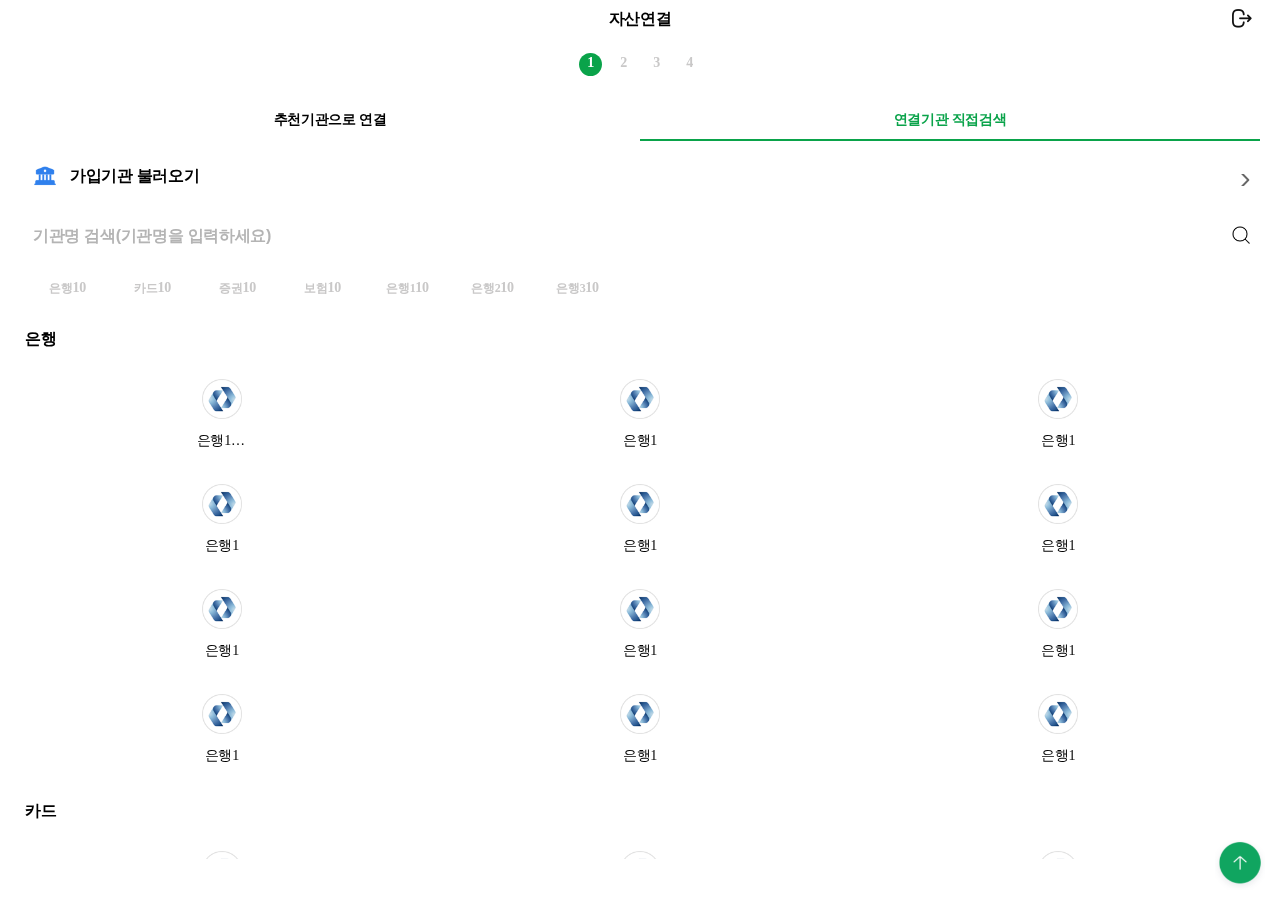
==== html/index.html @ 24062d81 "'연습'" ====
<!DOCTYPE html>
<html lang="en">
<head>
	<meta charset="UTF-8">
	<meta http-equiv="X-UA-Compatible" content="IE=edge">
	<meta name="viewport" content="width=device-width, initial-scale=1.0">
	<link rel="stylesheet" href="../css/index.css">
	<script src="../js/jquery-3.6.3.min.js"></script>

	<title>올원뱅크 자산연결</title>
</head>
<body>
	<div class="box-body">
		<div class="header">
			<h1>자산연결</h1>
			<div class="log-btn">
				<button type="button" class="logout"></button>
			</div>
		</div>
		<div class="content">
			<ul class="paging">
				<li class="pa-num active" data-tab ="data1">1</li>
				<li class="pa-num" data-tab ="data2">2</li>
				<li class="pa-num" data-tab ="data3">3</li>
				<li class="pa-num" data-tab ="data4">4</li>
			</ul>
			<div data-tab ="data1" class="paging-con active">
				<ul class="tab">
					<li class="tab-list" data-tab="data01">추천기관으로 연결</li>
					<li class="tab-list active" data-tab="data02">연결기관 직접검색</li>
				</ul>
				<div data-tab="data01" class="tab-cont">
	
				</div>
				<div data-tab="data02" class="tab-cont active">
					<div class="tc-header">
						<div class="follow">
							<span class="icon"></span>
							가입기관 불러오기
							<a href="#" class="ico allow">더보기</a>
						</div>
						<div class="input-box">
							<input type="text" id="search-box" placeholder="기관명 검색(기관명을 입력하세요)">
							<label for="search-box"><div class="ico search">돋보기</div></label>
						</div>
					</div>
					<div class="tc-con">
						<div class="wrapList">
							<ul class="cte">
								<li class="cte-list" data-tab="data001">은행<span>10</span></li>
								<li class="cte-list" data-tab="data002">카드<span>10</span></li>
								<li class="cte-list" data-tab="data003">증권<span>10</span></li>
								<li class="cte-list" data-tab="data004">보험<span>10</span></li>
								<li class="cte-list" data-tab="data005">은행1<span>10</span></li>
								<li class="cte-list" data-tab="data006">은행2<span>10</span></li>
								<li class="cte-list" data-tab="data007">은행3<span>10</span></li>
							</ul>
						</div>
						<div class="wrapList-con">
							<div class="cte-con-wrap">
								<div data-con="data001" class="cte-con top">
									<h2>은행</h2>
									<ul class="bank-check">
										<li>
											<input type="checkbox" id="A1AAAD0000" name="bank-input"  value="1">
											<label for="A1AAAD0000"><div class="logo1"></div><span>은행1은행1은행1은행1</span></label>
										</li>
										<li>
											<input type="checkbox" id="A1AAAD0001" name="bank-input"  value="2">
											<label for="A1AAAD0001"><div class="logo1"></div>은행1</label>
										</li>
										<li>
											<input type="checkbox" id="A1AAAD0002" name="bank-input"  value="3">
											<label for="A1AAAD0002"><div class="logo1"></div>은행1</label>
										</li>
										<li>
											<input type="checkbox" id="A1AAAD0003" name="bank-input"  value="4">
											<label for="A1AAAD0003"><div class="logo1"></div>은행1</label>
										</li>
										<li>
											<input type="checkbox" id="A1AAAD0004" name="bank-input"  value="5">
											<label for="A1AAAD0004"><div class="logo1"></div>은행1</label>
										</li>
										<li>
											<input type="checkbox" id="A1AAAD0005" name="bank-input"  value="6">
											<label for="A1AAAD0005"><div class="logo1"></div>은행1</label>
										</li>
										<li>
											<input type="checkbox" id="A1AAAD0006" name="bank-input"  value="7">
											<label for="A1AAAD0006"><div class="logo1"></div>은행1</label>
										</li>
										<li>
											<input type="checkbox" id="A1AAAD0007" name="bank-input"  value="8">
											<label for="A1AAAD0007"><div class="logo1"></div>은행1</label>
										</li>
										<li>
											<input type="checkbox" id="A1AAAD0008" name="bank-input"  value="9">
											<label for="A1AAAD0008"><div class="logo1"></div>은행1</label>
										</li>
										<li>
											<input type="checkbox" id="A1AAAD0009" name="bank-input"  value="10">
											<label for="A1AAAD0009"><div class="logo1"></div>은행1</label>
										</li>
										<li>
											<input type="checkbox" id="A1AAAD0010" name="bank-input"  value="11">
											<label for="A1AAAD0010"><div class="logo1"></div>은행1</label>
										</li>
										<li>
											<input type="checkbox" id="A1AAAD0011" name="bank-input"  value="12">
											<label for="A1AAAD0011"><div class="logo1"></div>은행1</label>
										</li>
			
									</ul>
								</div>
								<div data-con="data002" class="cte-con">
									<h2>카드</h2>
									<ul class="bank-check">
										<li>
											<input type="checkbox" id="A1AAAD000" name="bank-input"  value="1">
											<label for="A1AAAD000"><div class="logo1"></div><span>은행1은행1은행1은행1</span></label>
										</li>
										<li>
											<input type="checkbox" id="A1AAAD001" name="bank-input"  value="2">
											<label for="A1AAAD001"><div class="logo1"></div>은행1</label>
										</li>
										<li>
											<input type="checkbox" id="A1AAAD002" name="bank-input"  value="3">
											<label for="A1AAAD002"><div class="logo1"></div>은행1</label>
										</li>
										<li>
											<input type="checkbox" id="A1AAAD003" name="bank-input"  value="4">
											<label for="A1AAAD003"><div class="logo1"></div>은행1</label>
										</li>
										<li>
											<input type="checkbox" id="A1AAAD004" name="bank-input"  value="5">
											<label for="A1AAAD004"><div class="logo1"></div>은행1</label>
										</li>
										<li>
											<input type="checkbox" id="A1AAAD005" name="bank-input"  value="6">
											<label for="A1AAAD005"><div class="logo1"></div>은행1</label>
										</li>
										<li>
											<input type="checkbox" id="A1AAAD006" name="bank-input"  value="7">
											<label for="A1AAAD006"><div class="logo1"></div>은행1</label>
										</li>
										<li>
											<input type="checkbox" id="A1AAAD007" name="bank-input"  value="8">
											<label for="A1AAAD007"><div class="logo1"></div>은행1</label>
										</li>
										<li>
											<input type="checkbox" id="A1AAAD0088" name="bank-input"  value="9">
											<label for="A1AAAD0088"><div class="logo1"></div>은행1</label>
										</li>
										<li>
											<input type="checkbox" id="A1AAAD009" name="bank-input"  value="10">
											<label for="A1AAAD009"><div class="logo1"></div>은행1</label>
										</li>
										<li>
											<input type="checkbox" id="A1AAAD0010" name="bank-input"  value="11">
											<label for="A1AAAD0010"><div class="logo1"></div>은행1</label>
										</li>
										<li>
											<input type="checkbox" id="A1AAAD0011" name="bank-input"  value="12">
											<label for="A1AAAD0011"><div class="logo1"></div>은행1</label>
										</li>
			
									</ul>
								</div>
								<div data-con="data003" class="cte-con">
									<h2>증권</h2>
									<ul class="bank-check">
										<li>
											<input type="checkbox" id="A1AAAD00001" name="bank-input"  value="01">
											<label for="A1AAAD00001"><div class="logo1"></div><span>은행1은행1은행1은행1</span></label>
										</li>
										<li>
											<input type="checkbox" id="A1AAAD00012" name="bank-input"  value="02">
											<label for="A1AAAD00012"><div class="logo1"></div>은행1</label>
										</li>
										<li>
											<input type="checkbox" id="A1AAAD00023" name="bank-input"  value="03">
											<label for="A1AAAD00023"><div class="logo1"></div>은행1</label>
										</li>
										<li>
											<input type="checkbox" id="A1AAAD00034" name="bank-input"  value="04">
											<label for="A1AAAD00034"><div class="logo1"></div>은행1</label>
										</li>
										<li>
											<input type="checkbox" id="A1AAAD00045" name="bank-input"  value="05">
											<label for="A1AAAD00045"><div class="logo1"></div>은행1</label>
										</li>
										<li>
											<input type="checkbox" id="A1AAAD00056" name="bank-input"  value="06">
											<label for="A1AAAD0005"><div class="logo1"></div>은행1</label>
										</li>
										<li>
											<input type="checkbox" id="A1AAAD00066" name="bank-input"  value="07">
											<label for="A1AAAD00066"><div class="logo1"></div>은행1</label>
										</li>
										<li>
											<input type="checkbox" id="A1AAAD00077" name="bank-input"  value="08">
											<label for="A1AAAD00077"><div class="logo1"></div>은행1</label>
										</li>
										<li>
											<input type="checkbox" id="A1AAAD00088" name="bank-input"  value="09">
											<label for="A1AAAD00088"><div class="logo1"></div>은행1</label>
										</li>
										<li>
											<input type="checkbox" id="A1AAAD00099" name="bank-input"  value="010">
											<label for="A1AAAD00099"><div class="logo1"></div>은행1</label>
										</li>
										<li>
											<input type="checkbox" id="A1AAAD00100" name="bank-input"  value="011">
											<label for="A1AAAD00100"><div class="logo1"></div>은행1</label>
										</li>
										<li>
											<input type="checkbox" id="A1AAAD00111" name="bank-input"  value="012">
											<label for="A1AAAD00111"><div class="logo1"></div>은행1</label>
										</li>
			
									</ul>
								</div>
								<div data-con="data004" class="cte-con">
									<h2>보험</h2>
									<ul class="bank-check">
										<li>
											<input type="checkbox" id="A1AAAD0000" name="bank-input"  value="1">
											<label for="A1AAAD0000"><div class="logo1"></div><span>은행1은행1은행1은행1</span></label>
										</li>
										<li>
											<input type="checkbox" id="A1AAAD0001" name="bank-input"  value="2">
											<label for="A1AAAD0001"><div class="logo1"></div>은행1</label>
										</li>
										<li>
											<input type="checkbox" id="A1AAAD0002" name="bank-input"  value="3">
											<label for="A1AAAD0002"><div class="logo1"></div>은행1</label>
										</li>
										<li>
											<input type="checkbox" id="A1AAAD0003" name="bank-input"  value="4">
											<label for="A1AAAD0003"><div class="logo1"></div>은행1</label>
										</li>
										<li>
											<input type="checkbox" id="A1AAAD0004" name="bank-input"  value="5">
											<label for="A1AAAD0004"><div class="logo1"></div>은행1</label>
										</li>
										<li>
											<input type="checkbox" id="A1AAAD0005" name="bank-input"  value="6">
											<label for="A1AAAD0005"><div class="logo1"></div>은행1</label>
										</li>
										<li>
											<input type="checkbox" id="A1AAAD0006" name="bank-input"  value="7">
											<label for="A1AAAD0006"><div class="logo1"></div>은행1</label>
										</li>
										<li>
											<input type="checkbox" id="A1AAAD0007" name="bank-input"  value="8">
											<label for="A1AAAD0007"><div class="logo1"></div>은행1</label>
										</li>
										<li>
											<input type="checkbox" id="A1AAAD0008" name="bank-input"  value="9">
											<label for="A1AAAD0008"><div class="logo1"></div>은행1</label>
										</li>
										<li>
											<input type="checkbox" id="A1AAAD0009" name="bank-input"  value="10">
											<label for="A1AAAD0009"><div class="logo1"></div>은행1</label>
										</li>
										<li>
											<input type="checkbox" id="A1AAAD0010" name="bank-input"  value="11">
											<label for="A1AAAD0010"><div class="logo1"></div>은행1</label>
										</li>
										<li>
											<input type="checkbox" id="A1AAAD0011" name="bank-input"  value="12">
											<label for="A1AAAD0011"><div class="logo1"></div>은행1</label>
										</li>
			
									</ul>
								</div>
								<div data-con="data005" class="cte-con">
									<h2>은행1</h2>
									<ul class="bank-check">
										<li>
											<input type="checkbox" id="A1AAAD0000" name="bank-input"  value="1">
											<label for="A1AAAD0000"><div class="logo1"></div><span>은행1은행1은행1은행1</span></label>
										</li>
										<li>
											<input type="checkbox" id="A1AAAD0001" name="bank-input"  value="2">
											<label for="A1AAAD0001"><div class="logo1"></div>은행1</label>
										</li>
										<li>
											<input type="checkbox" id="A1AAAD0002" name="bank-input"  value="3">
											<label for="A1AAAD0002"><div class="logo1"></div>은행1</label>
										</li>
										<li>
											<input type="checkbox" id="A1AAAD0003" name="bank-input"  value="4">
											<label for="A1AAAD0003"><div class="logo1"></div>은행1</label>
										</li>
										<li>
											<input type="checkbox" id="A1AAAD0004" name="bank-input"  value="5">
											<label for="A1AAAD0004"><div class="logo1"></div>은행1</label>
										</li>
										<li>
											<input type="checkbox" id="A1AAAD0005" name="bank-input"  value="6">
											<label for="A1AAAD0005"><div class="logo1"></div>은행1</label>
										</li>
										<li>
											<input type="checkbox" id="A1AAAD0006" name="bank-input"  value="7">
											<label for="A1AAAD0006"><div class="logo1"></div>은행1</label>
										</li>
										<li>
											<input type="checkbox" id="A1AAAD0007" name="bank-input"  value="8">
											<label for="A1AAAD0007"><div class="logo1"></div>은행1</label>
										</li>
										<li>
											<input type="checkbox" id="A1AAAD0008" name="bank-input"  value="9">
											<label for="A1AAAD0008"><div class="logo1"></div>은행1</label>
										</li>
										<li>
											<input type="checkbox" id="A1AAAD0009" name="bank-input"  value="10">
											<label for="A1AAAD0009"><div class="logo1"></div>은행1</label>
										</li>
										<li>
											<input type="checkbox" id="A1AAAD0010" name="bank-input"  value="11">
											<label for="A1AAAD0010"><div class="logo1"></div>은행1</label>
										</li>
										<li>
											<input type="checkbox" id="A1AAAD0011" name="bank-input"  value="12">
											<label for="A1AAAD0011"><div class="logo1"></div>은행1</label>
										</li>
			
									</ul>
								</div>
								<div data-con="data006" class="cte-con">
									<h2>은행2</h2>
									<ul class="bank-check">
										<li>
											<input type="checkbox" id="A1AAAD0000" name="bank-input"  value="1">
											<label for="A1AAAD0000"><div class="logo1"></div><span>은행1은행1은행1은행1</span></label>
										</li>
										<li>
											<input type="checkbox" id="A1AAAD0001" name="bank-input"  value="2">
											<label for="A1AAAD0001"><div class="logo1"></div>은행1</label>
										</li>
										<li>
											<input type="checkbox" id="A1AAAD0002" name="bank-input"  value="3">
											<label for="A1AAAD0002"><div class="logo1"></div>은행1</label>
										</li>
										<li>
											<input type="checkbox" id="A1AAAD0003" name="bank-input"  value="4">
											<label for="A1AAAD0003"><div class="logo1"></div>은행1</label>
										</li>
										<li>
											<input type="checkbox" id="A1AAAD0004" name="bank-input"  value="5">
											<label for="A1AAAD0004"><div class="logo1"></div>은행1</label>
										</li>
										<li>
											<input type="checkbox" id="A1AAAD0005" name="bank-input"  value="6">
											<label for="A1AAAD0005"><div class="logo1"></div>은행1</label>
										</li>
										<li>
											<input type="checkbox" id="A1AAAD0006" name="bank-input"  value="7">
											<label for="A1AAAD0006"><div class="logo1"></div>은행1</label>
										</li>
										<li>
											<input type="checkbox" id="A1AAAD0007" name="bank-input"  value="8">
											<label for="A1AAAD0007"><div class="logo1"></div>은행1</label>
										</li>
										<li>
											<input type="checkbox" id="A1AAAD0008" name="bank-input"  value="9">
											<label for="A1AAAD0008"><div class="logo1"></div>은행1</label>
										</li>
										<li>
											<input type="checkbox" id="A1AAAD0009" name="bank-input"  value="10">
											<label for="A1AAAD0009"><div class="logo1"></div>은행1</label>
										</li>
										<li>
											<input type="checkbox" id="A1AAAD0010" name="bank-input"  value="11">
											<label for="A1AAAD0010"><div class="logo1"></div>은행1</label>
										</li>
										<li>
											<input type="checkbox" id="A1AAAD0011" name="bank-input"  value="12">
											<label for="A1AAAD0011"><div class="logo1"></div>은행1</label>
										</li>
			
									</ul>
								</div>
								<div data-con="data007" class="cte-con">
									<h2>은행3</h2>
									<ul class="bank-check">
										<li>
											<input type="checkbox" id="A1AAAD0000" name="bank-input"  value="1">
											<label for="A1AAAD0000"><div class="logo1"></div><span>은행1은행1은행1은행1</span></label>
										</li>
										<li>
											<input type="checkbox" id="A1AAAD0001" name="bank-input"  value="2">
											<label for="A1AAAD0001"><div class="logo1"></div>은행1</label>
										</li>
										<li>
											<input type="checkbox" id="A1AAAD0002" name="bank-input"  value="3">
											<label for="A1AAAD0002"><div class="logo1"></div>은행1</label>
										</li>
										<li>
											<input type="checkbox" id="A1AAAD0003" name="bank-input"  value="4">
											<label for="A1AAAD0003"><div class="logo1"></div>은행1</label>
										</li>
										<li>
											<input type="checkbox" id="A1AAAD0004" name="bank-input"  value="5">
											<label for="A1AAAD0004"><div class="logo1"></div>은행1</label>
										</li>
										<li>
											<input type="checkbox" id="A1AAAD0005" name="bank-input"  value="6">
											<label for="A1AAAD0005"><div class="logo1"></div>은행1</label>
										</li>
										<li>
											<input type="checkbox" id="A1AAAD0006" name="bank-input"  value="7">
											<label for="A1AAAD0006"><div class="logo1"></div>은행1</label>
										</li>
										<li>
											<input type="checkbox" id="A1AAAD0007" name="bank-input"  value="8">
											<label for="A1AAAD0007"><div class="logo1"></div>은행1</label>
										</li>
										<li>
											<input type="checkbox" id="A1AAAD0008" name="bank-input"  value="9">
											<label for="A1AAAD0008"><div class="logo1"></div>은행1</label>
										</li>
										<li>
											<input type="checkbox" id="A1AAAD0009" name="bank-input"  value="10">
											<label for="A1AAAD0009"><div class="logo1"></div>은행1</label>
										</li>
										<li>
											<input type="checkbox" id="A1AAAD0010" name="bank-input"  value="11">
											<label for="A1AAAD0010"><div class="logo1"></div>은행1</label>
										</li>
										<li>
											<input type="checkbox" id="A1AAAD0011" name="bank-input"  value="12">
											<label for="A1AAAD0011"><div class="logo1"></div>은행1</label>
										</li>
			
									</ul>
								</div>
							</div>
							</div>

					</div>
				</div>	
			</div>
			<div data-tab ="data2" class="paging-con">
				2
			</div>
			<div data-tab ="data3" class="paging-con">
				3
			</div>
			<div data-tab ="data4" class="paging-con 4">
				4
			</div>

		</div>
		


	</div>
	<button type="button" id="top-btn" class="top-btn"></button>

	<script src="../js/index.js"></script>

</body>
		

</html>
---- css/index.css ----
*{
	border: none; list-style: none; text-decoration: none; box-sizing: border-box; padding: 0; font-size: 14px; letter-spacing: -0.3px;
	margin: 0; padding: 0;
}
body{
	position: relative;
}
.box-body{
	min-width: 350px;
	padding:0 12px;
	position: fixed;
	width: calc(100% - 16px);
	left: 50%;
	transform: translateX(-50%);}
h2{
	font-size: 16px;
	margin-bottom: 16px;
}
input::placeholder{
	color: rgb(180, 180, 180);
	font-weight: bold;
} 
.header{
	width: 100%;
	height: 38px;
	position: relative;
	margin-bottom: 15px;
}
.header h1 {
	width: 100%;
	font-size: 16px;
	text-align: center;
	line-height: 38px;
}
.log-btn{
	line-height: 38px;
	position: absolute;
	top: 5px;
	right: 8px;
}
.logout{
	background: url(../images/icon_btn_out.png) no-repeat center;
	width: 20px;
	height: 20px;
	background-size: 20px;
}
.paging{
	display: flex;
	width: 100%;
	justify-content: center;
}

.pa-num{
	background-color: none;
	border-radius: 100%;
	width: 23px;
	height: 23px;
	text-align: center;
	line-height: 20px;
	font-size: 14px;
	color: rgb(201, 200, 200);
	margin: 0 5px;
	font-weight: bold;
}
.pa-num.active{
	background-color: rgb(10, 163, 74);
	color: #fff;
}
.paging-con{
	display: none;
}
.paging-con.active{
	display: block;
}
.tc.con{
	position: relative;
}
.tab{
	display: flex;
	justify-content: space-between;
	margin-top: 25px;
}
.tab-list{
	width: 100%;
	padding: 10px 0px;
	text-align: center;
	font-weight: bold;
}
.tab-list.active{
	color: rgb(10, 163, 74);
	border-bottom: 2px solid rgb(10, 163, 74);
}
.tab-cont{
	display: none;
}
.tab-cont.active{
	display: block;
}

.follow{
	width: 100%;
	height: 40px;
	font-size: 16px;
	display: flex;
	align-items: center;
	padding-left: 45px;
	position: relative;
	margin-bottom: 10px;
	font-weight: bold;

}
.input-box{
	width: 100%;
	position: relative;
	margin-top: 20px;

}
#search-box{
	width: 100%;
	height: 40px;
	font-size: 16px;
	padding: 8px;
	/* border: 1px solid black; */
}
#search-box:focus{
	/* border-color: rgb(10, 163, 74); */
	border-radius: 5px;
	padding: 8px;
	outline-color: rgb(10, 163, 74);
}
.wrapList{
	position: relative;
	overflow-x: scroll;
}
.cte{
	display: flex;
	height: auto;
	/* overflow-x: auto; */
	margin-top: 16px;
	padding-bottom: 15px;
	position: relative;
}
.cte-list{
	font-size: 12px;
	min-width: 75px;
	height: 32px;
	text-align: center;
	border-top-right-radius: 30px;
	border-bottom-right-radius: 30px;
	border-top-left-radius: 30px;
	border-bottom-left-radius: 30px;
	margin: 0 5px;
	color: rgb(201, 200, 200);
	font-weight: bold;
	line-height: 32px;

}
.cte-list.active{
	background-color: rgb(10, 163, 74);
	color: #fff;

}
.cte-con + .cte-con{
	margin-top: 20px;
}
.cte-con.active{
	display: block;
	width: 100%;
	margin: 0 auto;
	padding: 5px;
}
.tab-cont{
	padding: 15px 5px;
}
.bank-check{
	margin: 0px auto;
	display: flex;
	flex-wrap: wrap;
	 gap: 5px 2%;
	/*position: absolute;
  left: 50%;
  transform: translateX(-50%); */
}
.bank-check li{
	position: relative;
	width: calc(100% - 68%);	
	height: 100px;
	display: block;
	/* padding: 0 5px; */
}
.bank-check li input[type = checkbox]{
	display: none;

}
.bank-check li input[type = checkbox]:checked + label::after{
	content: '';
	position: absolute;
	width: 100%;
	height: 100%;
	border: 2px solid rgb(10, 163, 74);
	border-radius: 10px;
	left: 0;
	top: 0;
}
.bank-check li input[type = checkbox] + label{
	width: 100%;
	height: 100%;
	/* border: 1px solid black; */
	display: block;
	text-align: center;
}
.bank-check li label div{
	height: 66px;

}
/* ico */
.ico{
	text-indent: -10000px;
}

.search{
	background: url(../images/ico_find.png) no-repeat center;
	width: 18px;
	height: 18px;
	background-size: 18px;
	position: absolute;
	right: 5px;
	top: 10px;
}

.follow .icon{
	background: url(../images/icon_join_group.png) no-repeat center;
	width: 40px;
	height: 40px;
	background-size: 40px;
	position: absolute;
	left: 0px;
	top: 0px;
}
.allow{
	background: url(../images/bul_join_group.png) no-repeat center;
	width: 12px;
	height: 12px;
	background-size: 12px;
	position: absolute;
	right: 5px;
	top: 18px;
}

.logo1{
	background: url(../images/logos/A1AAAD0000.png) no-repeat center;
	background-size: 40px;
}
.logo1 + span{
	max-width: 50px;
	display: block;
	text-overflow: ellipsis;
	overflow: hidden;
	white-space: nowrap;
	margin: 0 auto;
}
.btn-area{
	width: 100%;
}
.top-btn{
	background: url(../images/btn_top.png) no-repeat center;
	background-size: 55px;
	width: 50px;
	height: 50px;
	position: fixed;
	right: 15px;
	bottom: 10px;
	z-index: 10;
}
.wrapList-con{
	position: absolute;
	height:  calc(100vh - 360px);
	width: calc(100% - 24px);
	overflow: auto;
	padding: 10px 5px 20px;
	transform: translateX(-50%);
	left: 50%;
}
li{
	cursor: pointer;
}
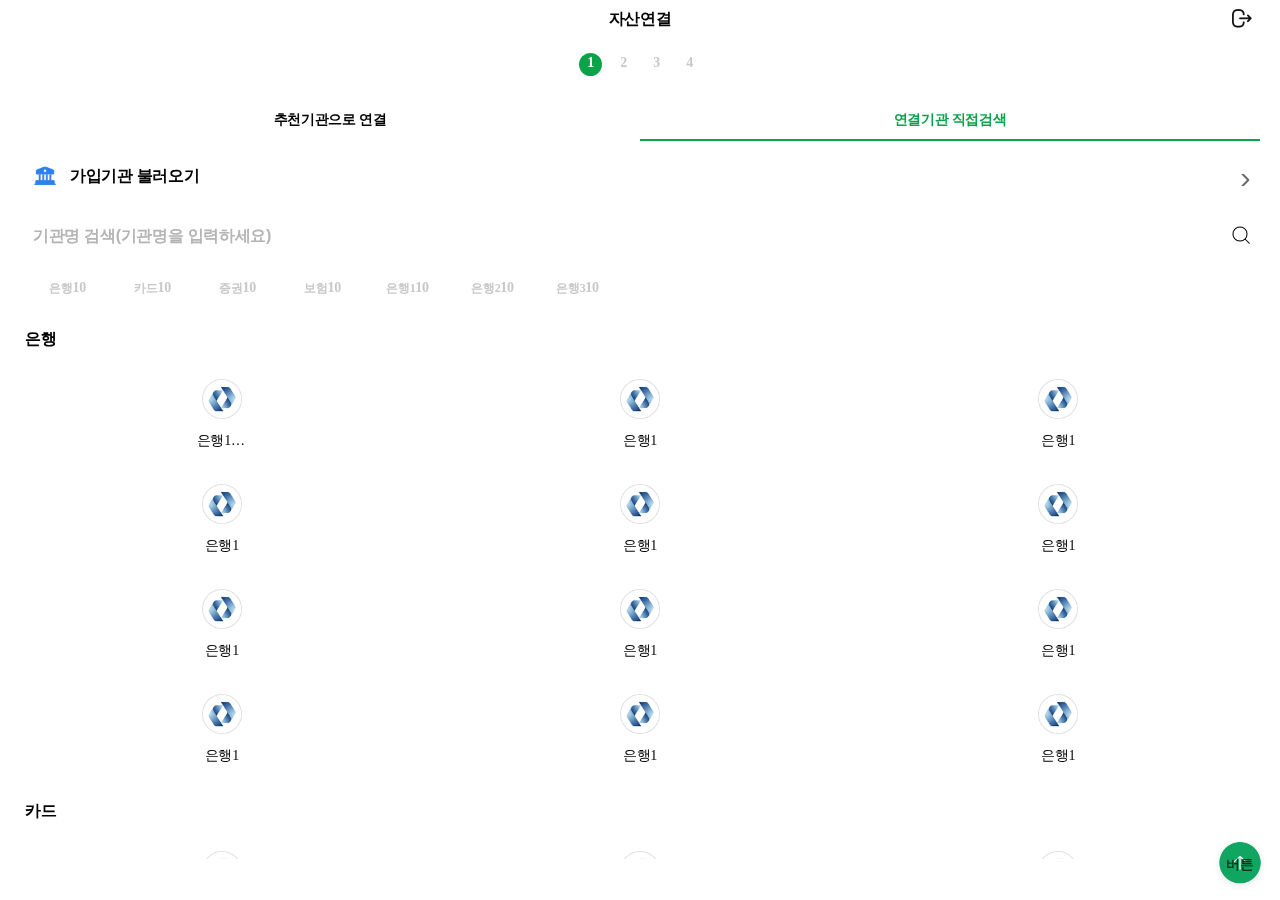
==== commit 15f48125: "'실험'" ====
--- a/html/index.html
+++ b/html/index.html
@@ -457,7 +457,7 @@
 
 
 	</div>
-	<button type="button" id="top-btn" class="top-btn"></button>
+	<button type="button" id="top-btn" class="top-btn">버튼</button>
 
 	<script src="../js/index.js"></script>
 
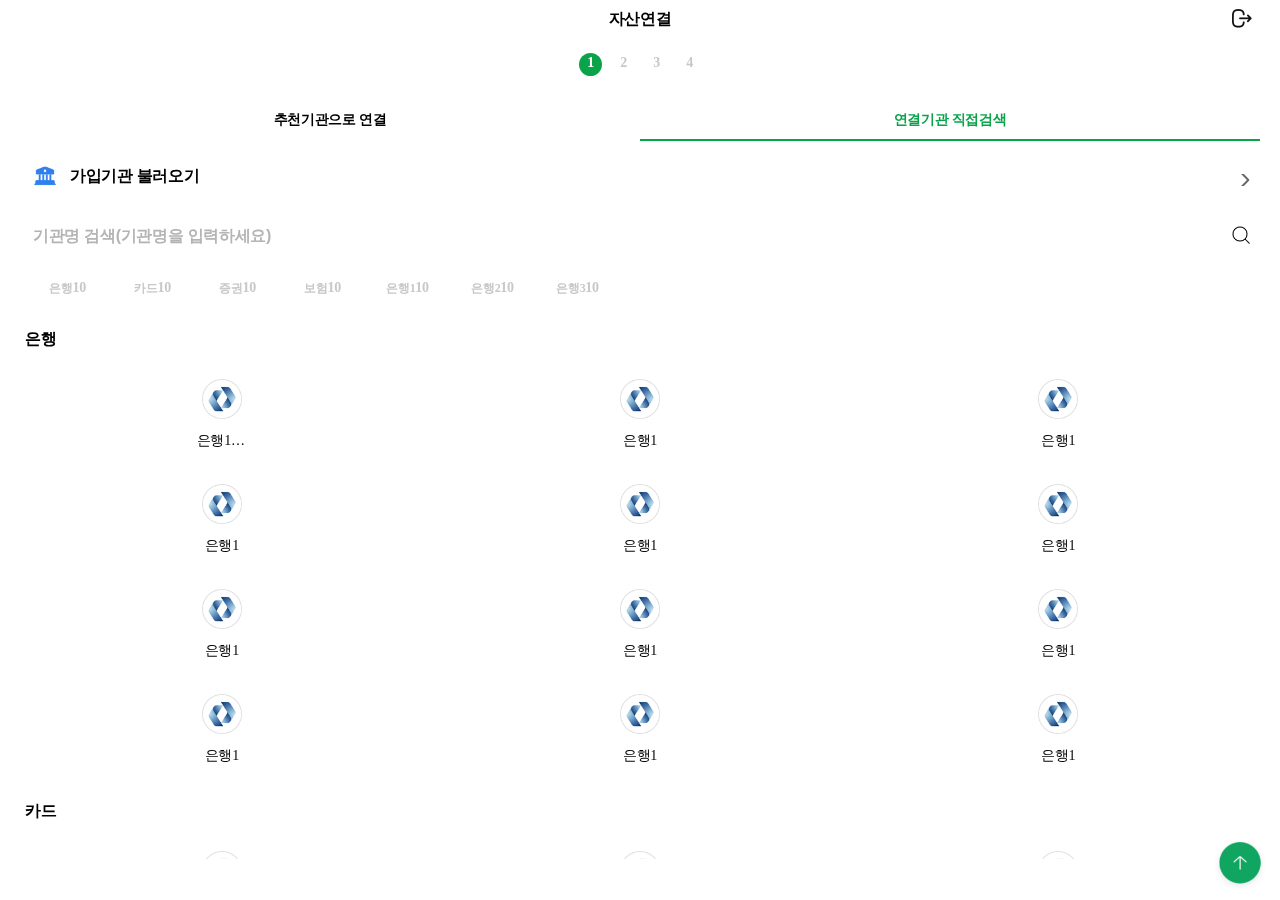
==== commit f289cf62: "'실험'" ====
--- a/html/index.html
+++ b/html/index.html
@@ -457,7 +457,7 @@
 
 
 	</div>
-	<button type="button" id="top-btn" class="top-btn">버튼</button>
+	<button type="button" id="top-btn" class="top-btn"></button>
 
 	<script src="../js/index.js"></script>
 
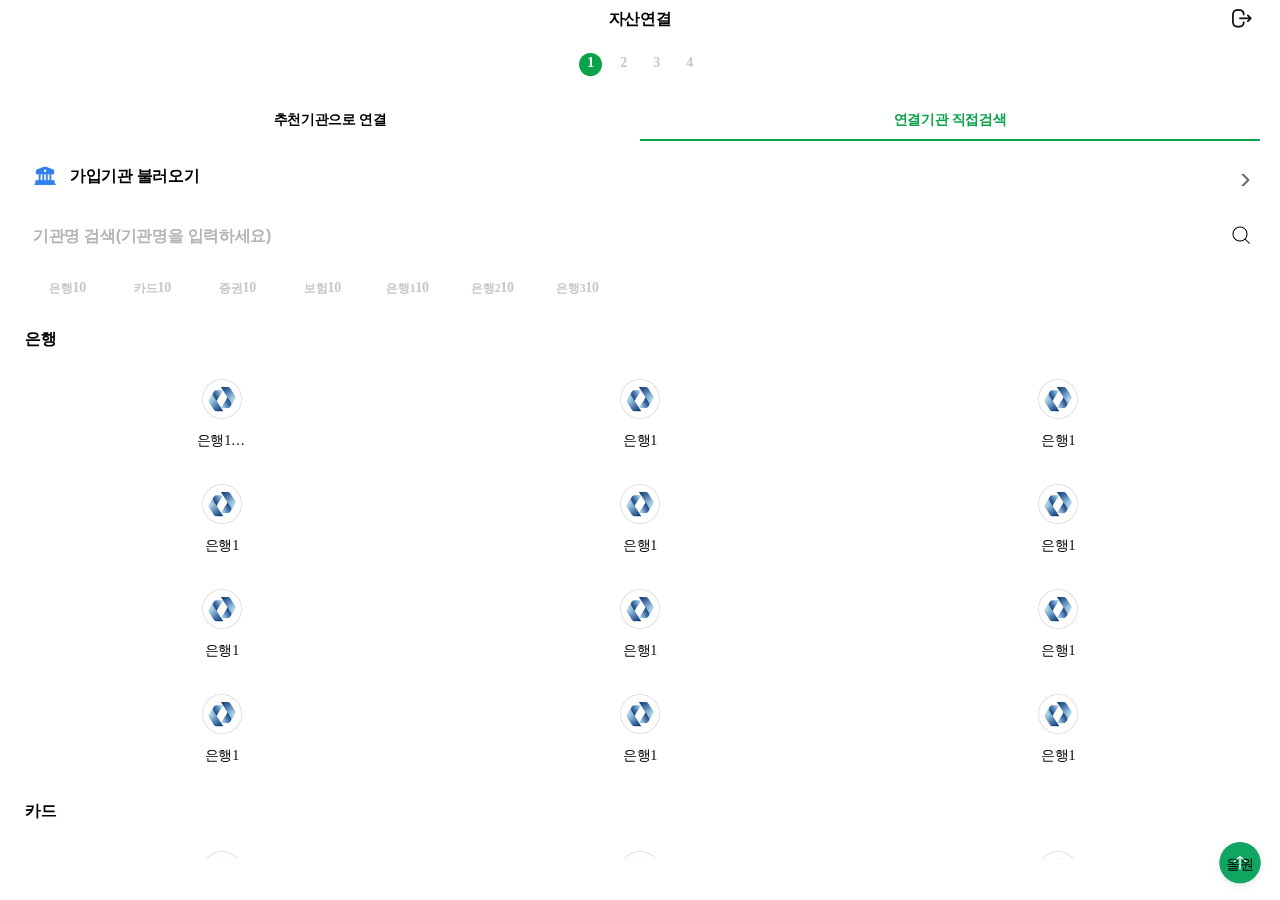
==== commit 80751d60: "'실험2'" ====
--- a/html/index.html
+++ b/html/index.html
@@ -457,7 +457,7 @@
 
 
 	</div>
-	<button type="button" id="top-btn" class="top-btn"></button>
+	<button type="button" id="top-btn" class="top-btn">올원</button>
 
 	<script src="../js/index.js"></script>
 
